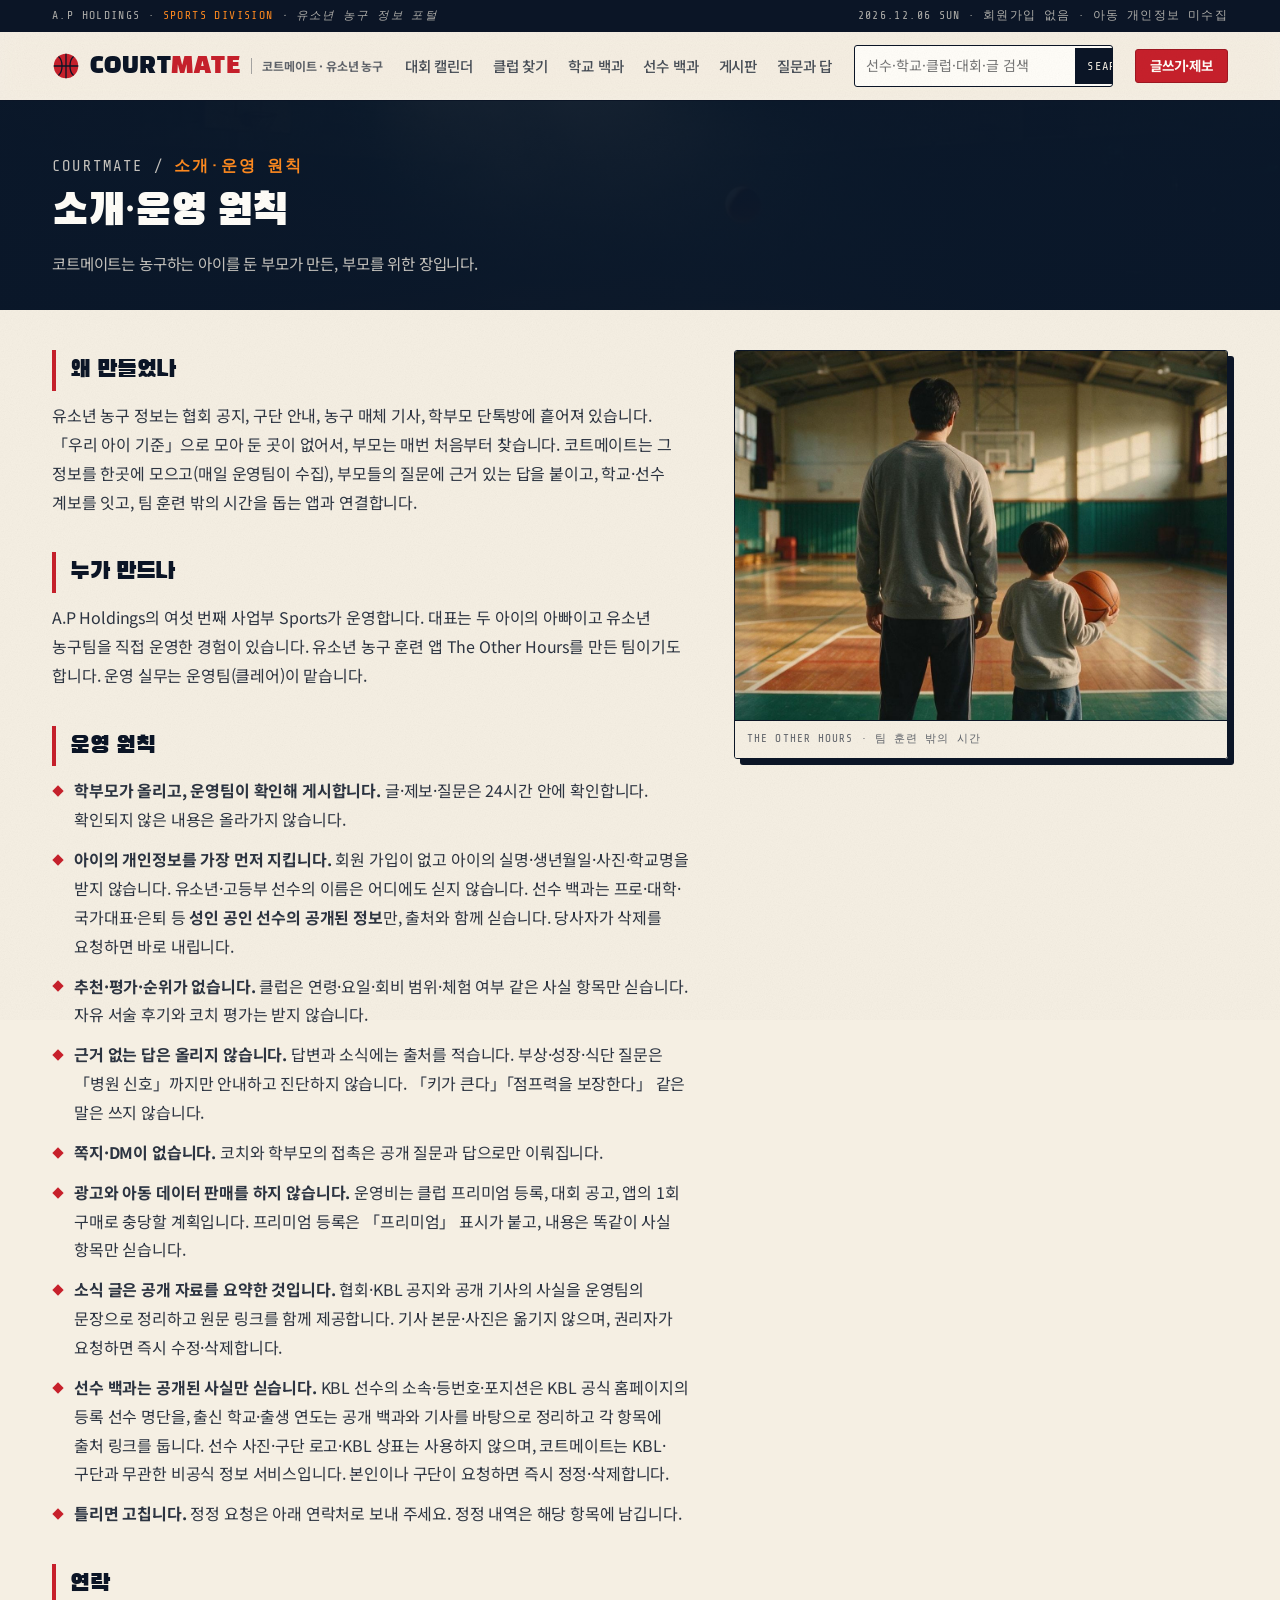
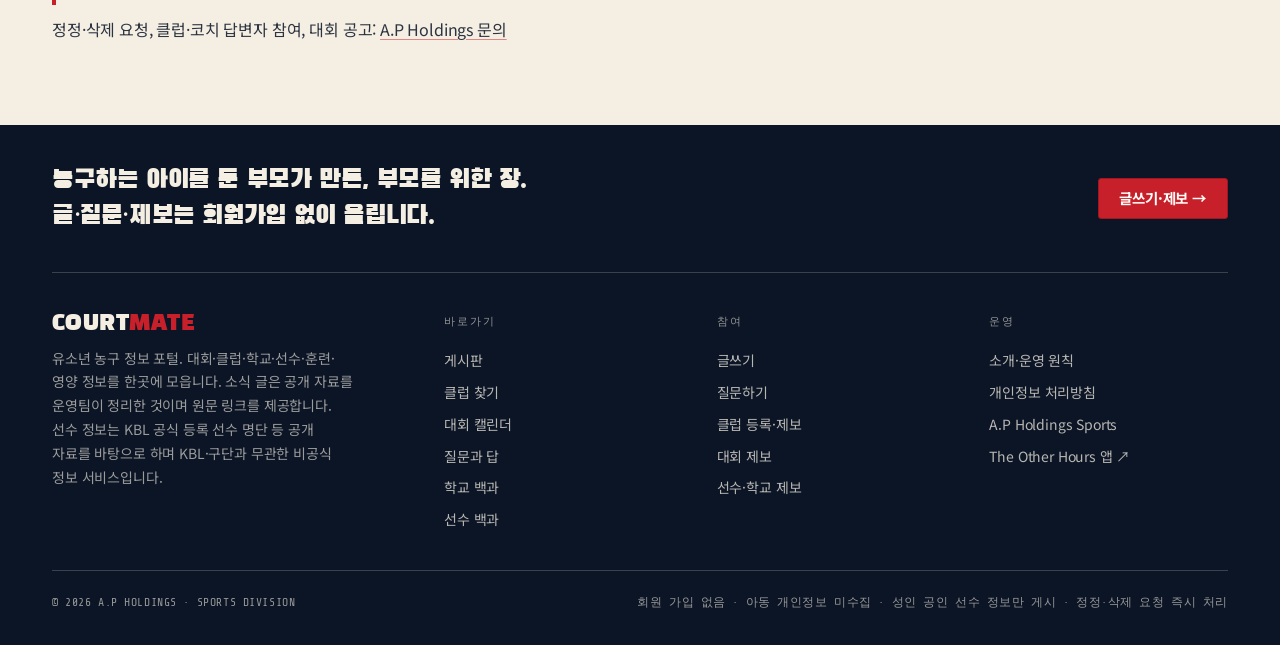
==== about/index.html @ 24d07605 "CourtMate v4: Analog Court skin on portal structure, KBL roster in 선수 백과, source notices Co-Authored" ====
<!DOCTYPE html>
<html lang="ko">
<head>
<meta charset="utf-8">
<meta name="viewport" content="width=device-width,initial-scale=1">
<title>소개·운영 원칙 — 코트메이트</title>
<meta name="description" content="코트메이트는 A.P Holdings Sports 사업부가 운영하는 유소년 농구 포털입니다. 학부모가 올리고 운영팀이 확인해 게시합니다.">
<link rel="canonical" href="https://sports.apholdings.kr/about/">
<meta property="og:title" content="소개·운영 원칙 — 코트메이트"><meta property="og:description" content="코트메이트는 A.P Holdings Sports 사업부가 운영하는 유소년 농구 포털입니다. 학부모가 올리고 운영팀이 확인해 게시합니다."><meta property="og:type" content="website"><meta property="og:url" content="https://sports.apholdings.kr/about/"><meta property="og:site_name" content="CourtMate 코트메이트"><meta property="og:image" content="https://sports.apholdings.kr/assets/img/hero.jpg">
<meta name="theme-color" content="#0B1526">
<link rel="icon" href="/assets/favicon.svg" type="image/svg+xml">
<link rel="preconnect" href="https://fonts.googleapis.com"><link rel="preconnect" href="https://fonts.gstatic.com" crossorigin>
<link href="https://fonts.googleapis.com/css2?family=Black+Han+Sans&family=Noto+Sans+KR:wght@400;500;700&family=Share+Tech+Mono&display=swap" rel="stylesheet">
<link rel="stylesheet" href="/assets/cm.css?v=4">
<script type="application/ld+json">{"@context":"https://schema.org","@type":"WebSite","name":"CourtMate 코트메이트","url":"https://sports.apholdings.kr/","inLanguage":"ko","potentialAction":{"@type":"SearchAction","target":"https://sports.apholdings.kr/search/?q={q}","query-input":"required name=q"},"publisher":{"@type":"Organization","name":"A.P Holdings","url":"https://www.apholdings.kr/"}}</script>
</head>
<body>
<a class="skip" href="#main">본문으로 이동</a>
<div class="topline"><div class="wrap"><span>A.P HOLDINGS · <b>SPORTS DIVISION</b><i> · 유소년 농구 정보 포털</i></span><span id="topdate">회원가입 없음 · 아동 개인정보 미수집</span></div></div>
<header class="hdr">
<div class="wrap hdr__in"><a class="brand" href="/" aria-label="코트메이트 홈"><svg viewBox="0 0 32 32" aria-hidden="true"><circle cx="16" cy="16" r="14" fill="#C7202B"/><path d="M2 16h28M16 2v28M7.4 5.2c5.4 4.6 5.4 17 0 21.6M24.6 5.2c-5.4 4.6-5.4 17 0 21.6" stroke="#0B1526" stroke-width="1.5" fill="none"/></svg><span class="brand__txt">COURT<i>MATE</i></span><span class="brand__kr">코트메이트 · 유소년 농구</span></a><nav class="nav" aria-label="주 메뉴"><a href="/events/">대회 캘린더</a><a href="/clubs/">클럽 찾기</a><a href="/schools/">학교 백과</a><a href="/players/">선수 백과</a><a href="/board/">게시판</a><a href="/qna/">질문과 답</a></nav>
<form class="sf srch" role="search"><input type="search" placeholder="선수·학교·클럽·대회·글 검색" aria-label="검색"><button type="submit" aria-label="검색">SEARCH</button></form>
<a class="btn btn--flag btn--sm hdr__cta" href="/submit/">글쓰기·제보</a></div>
<div class="mnav"><nav class="mnav__rail" aria-label="주 메뉴(모바일)"><a href="/events/">대회 캘린더</a><a href="/clubs/">클럽 찾기</a><a href="/schools/">학교 백과</a><a href="/players/">선수 백과</a><a href="/board/">게시판</a><a href="/qna/">질문과 답</a><a href="/about/" aria-current="page">소개</a><a class="cta" href="/submit/">글쓰기·제보</a></nav></div>
</header>
<main id="main">

<section class="pagetop"><div class="pagetop__bg"><img src="/assets/img/dark-gym.jpg" alt=""></div><div class="wrap pagetop__in"><p class="crumb"><a href="/">COURTMATE</a> / <b>소개·운영 원칙</b></p><h1>소개·운영 원칙</h1><p>코트메이트는 농구하는 아이를 둔 부모가 만든, 부모를 위한 장입니다.</p></div></section>
<section class="section"><div class="wrap about-grid"><div class="prose">
<h2>왜 만들었나</h2>
<p>유소년 농구 정보는 협회 공지, 구단 안내, 농구 매체 기사, 학부모 단톡방에 흩어져 있습니다. 「우리 아이 기준」으로 모아 둔 곳이 없어서, 부모는 매번 처음부터 찾습니다. 코트메이트는 그 정보를 한곳에 모으고(매일 운영팀이 수집), 부모들의 질문에 근거 있는 답을 붙이고, 학교·선수 계보를 잇고, 팀 훈련 밖의 시간을 돕는 앱과 연결합니다.</p>
<h2>누가 만드나</h2>
<p>A.P Holdings의 여섯 번째 사업부 Sports가 운영합니다. 대표는 두 아이의 아빠이고 유소년 농구팀을 직접 운영한 경험이 있습니다. 유소년 농구 훈련 앱 The Other Hours를 만든 팀이기도 합니다. 운영 실무는 운영팀(클레어)이 맡습니다.</p>
<h2>운영 원칙</h2>
<ul>
<li><b>학부모가 올리고, 운영팀이 확인해 게시합니다.</b> 글·제보·질문은 24시간 안에 확인합니다. 확인되지 않은 내용은 올라가지 않습니다.</li>
<li><b>아이의 개인정보를 가장 먼저 지킵니다.</b> 회원 가입이 없고 아이의 실명·생년월일·사진·학교명을 받지 않습니다. 유소년·고등부 선수의 이름은 어디에도 싣지 않습니다. 선수 백과는 프로·대학·국가대표·은퇴 등 <b>성인 공인 선수의 공개된 정보</b>만, 출처와 함께 싣습니다. 당사자가 삭제를 요청하면 바로 내립니다.</li>
<li><b>추천·평가·순위가 없습니다.</b> 클럽은 연령·요일·회비 범위·체험 여부 같은 사실 항목만 싣습니다. 자유 서술 후기와 코치 평가는 받지 않습니다.</li>
<li><b>근거 없는 답은 올리지 않습니다.</b> 답변과 소식에는 출처를 적습니다. 부상·성장·식단 질문은 「병원 신호」까지만 안내하고 진단하지 않습니다. 「키가 큰다」「점프력을 보장한다」 같은 말은 쓰지 않습니다.</li>
<li><b>쪽지·DM이 없습니다.</b> 코치와 학부모의 접촉은 공개 질문과 답으로만 이뤄집니다.</li>
<li><b>광고와 아동 데이터 판매를 하지 않습니다.</b> 운영비는 클럽 프리미엄 등록, 대회 공고, 앱의 1회 구매로 충당할 계획입니다. 프리미엄 등록은 「프리미엄」 표시가 붙고, 내용은 똑같이 사실 항목만 싣습니다.</li>
<li><b>소식 글은 공개 자료를 요약한 것입니다.</b> 협회·KBL 공지와 공개 기사의 사실을 운영팀의 문장으로 정리하고 원문 링크를 함께 제공합니다. 기사 본문·사진은 옮기지 않으며, 권리자가 요청하면 즉시 수정·삭제합니다.</li>
<li><b>선수 백과는 공개된 사실만 싣습니다.</b> KBL 선수의 소속·등번호·포지션은 KBL 공식 홈페이지의 등록 선수 명단을, 출신 학교·출생 연도는 공개 백과와 기사를 바탕으로 정리하고 각 항목에 출처 링크를 둡니다. 선수 사진·구단 로고·KBL 상표는 사용하지 않으며, 코트메이트는 KBL·구단과 무관한 비공식 정보 서비스입니다. 본인이나 구단이 요청하면 즉시 정정·삭제합니다.</li>
<li><b>틀리면 고칩니다.</b> 정정 요청은 아래 연락처로 보내 주세요. 정정 내역은 해당 항목에 남깁니다.</li>
</ul>
<h2>연락</h2>
<p>정정·삭제 요청, 클럽·코치 답변자 참여, 대회 공고: <a href="https://www.apholdings.kr/ko/about/">A.P Holdings 문의</a></p>
</div><figure><img src="/assets/img/parent-kid.jpg" alt="체육관에서 농구공을 든 아이와 함께 선 부모의 뒷모습"><figcaption>THE OTHER HOURS · 팀 훈련 밖의 시간</figcaption></figure></div></section>

</main>
<footer><div class="wrap">
<div class="ft-cta"><h3>농구하는 아이를 둔 부모가 만든, 부모를 위한 장.<br>글·질문·제보는 회원가입 없이 올립니다.</h3><a class="btn btn--flag" href="/submit/">글쓰기·제보 →</a></div>
<div class="ft-grid">
<div><b class="brand__txt">COURT<i>MATE</i></b><p>유소년 농구 정보 포털. 대회·클럽·학교·선수·훈련·영양 정보를 한곳에 모읍니다. 소식 글은 공개 자료를 운영팀이 정리한 것이며 원문 링크를 제공합니다. 선수 정보는 KBL 공식 등록 선수 명단 등 공개 자료를 바탕으로 하며 KBL·구단과 무관한 비공식 정보 서비스입니다.</p></div>
<div><b>바로가기</b><a href="/board/">게시판</a><a href="/clubs/">클럽 찾기</a><a href="/events/">대회 캘린더</a><a href="/qna/">질문과 답</a><a href="/schools/">학교 백과</a><a href="/players/">선수 백과</a></div>
<div><b>참여</b><a href="/submit/?type=post">글쓰기</a><a href="/submit/?type=question">질문하기</a><a href="/submit/?type=club">클럽 등록·제보</a><a href="/submit/?type=event">대회 제보</a><a href="/submit/?type=player">선수·학교 제보</a></div>
<div><b>운영</b><a href="/about/">소개·운영 원칙</a><a href="/privacy/">개인정보 처리방침</a><a href="https://www.apholdings.kr/ko/sports/">A.P Holdings Sports</a><a href="https://apps.apple.com/kr/app/id6803709958" target="_blank" rel="noopener noreferrer">The Other Hours 앱 ↗</a></div>
</div>
<div class="ft-bottom"><span>© 2026 A.P HOLDINGS · SPORTS DIVISION</span><span>회원 가입 없음 · 아동 개인정보 미수집 · 성인 공인 선수 정보만 게시 · 정정·삭제 요청 즉시 처리</span></div>
</div></footer>
<script src="/assets/cm.js?v=4"></script>

</body>
</html>
---- assets/cm.css ----
/* =========================================================================
   COURTMATE v4 — "Analog Court" skin on the v3 portal structure
   cream paper · deep navy · one red · amber LED · print offset cards
   ========================================================================= */
:root{
  --ink:#0B1526;--ink-2:#16243C;--navy:#0F2038;--navy-2:#0A1729;
  --paper:#F5EFE3;--paper-2:#EDE4D2;--white:#FFFDF8;
  --wood:#B9762F;--wood-deep:#8A531D;
  --flag:#C7202B;--flag-dark:#9E1721;--amber:#FF8A1F;--gold:#E4B04A;--teal:#1F7A72;
  --line:rgba(11,21,38,.14);--line-strong:rgba(11,21,38,.34);
  --line-light:rgba(245,239,227,.20);--line-light-2:rgba(245,239,227,.38);
  --muted:rgba(11,21,38,.64);--muted-2:rgba(11,21,38,.5);
  --f-display:"Black Han Sans","Noto Sans KR",sans-serif;
  --f-body:"Noto Sans KR",-apple-system,BlinkMacSystemFont,"Malgun Gothic",sans-serif;
  --f-mono:"Share Tech Mono",ui-monospace,SFMono-Regular,Menlo,monospace;
  --gutter:32px;--wrap:1240px;--r:3px;
  --pop:6px 6px 0 var(--ink);--pop-sm:4px 4px 0 var(--ink);--pop-xs:3px 3px 0 var(--ink);
  --ease:cubic-bezier(.22,.61,.36,1);
  --green:var(--teal);--green-soft:rgba(31,122,114,.1);--accent:var(--flag);--accent-ink:var(--flag-dark);--soft:var(--paper-2);
}
*,*::before,*::after{box-sizing:border-box}
html{-webkit-text-size-adjust:100%}
body{margin:0;background:var(--paper);color:var(--ink);font-family:var(--f-body);font-size:16px;line-height:1.7;letter-spacing:-.01em;-webkit-font-smoothing:antialiased;overflow-x:hidden;word-break:keep-all}
img{max-width:100%;display:block}
a{color:inherit;text-decoration:none}
button{font:inherit;color:inherit;background:none;border:0;cursor:pointer}
h1,h2,h3,h4,p,figure,ul,ol,dl{margin:0}
ul,ol{padding:0;list-style:none}
::selection{background:var(--flag);color:var(--white)}
.skip{position:absolute;left:-999px;top:0}.skip:focus{left:12px;top:12px;background:var(--white);padding:8px 12px;z-index:99}
.hp{position:absolute;left:-9999px;width:1px;height:1px;overflow:hidden}
/* film grain — one overlay, light; off on small screens */
@media(min-width:721px){
body::after{content:"";position:fixed;inset:-120px;z-index:9999;pointer-events:none;opacity:.16;mix-blend-mode:multiply;
  background-image:url("data:image/svg+xml,%3Csvg xmlns='http://www.w3.org/2000/svg' width='180' height='180'%3E%3Cfilter id='n'%3E%3CfeTurbulence type='fractalNoise' baseFrequency='.85' numOctaves='3' stitchTiles='stitch'/%3E%3CfeColorMatrix type='saturate' values='0'/%3E%3C/filter%3E%3Crect width='100%25' height='100%25' filter='url(%23n)' opacity='.5'/%3E%3C/svg%3E")}}
@media(prefers-reduced-motion:reduce){*{animation:none!important;transition:none!important}}

/* ---------- layout / type ---------- */
.wrap{width:100%;max-width:var(--wrap);margin:0 auto;padding:0 var(--gutter)}
.section{padding:40px 0}.section.soft{background:var(--paper-2)}
.sect--navy{background:var(--navy);color:var(--paper)}
.display{font-family:var(--f-display);font-weight:400;font-size:clamp(34px,4.6vw,64px);line-height:1.06;letter-spacing:-.03em}
.h2{font-family:var(--f-display);font-weight:400;font-size:clamp(24px,2.8vw,36px);line-height:1.16;letter-spacing:-.025em}
.eyebrow{font-family:var(--f-mono);font-size:12px;letter-spacing:.2em;text-transform:uppercase;color:var(--flag)}
.sect--navy .eyebrow{color:var(--amber)}
.mono{font-family:var(--f-mono)}
.led{font-family:var(--f-mono);color:var(--amber);text-shadow:0 0 10px rgba(255,138,31,.55),0 0 30px rgba(255,138,31,.25);letter-spacing:.04em}
.muted{color:var(--muted)}
.note{font-size:13.5px;color:var(--muted);margin-top:14px;line-height:1.6}
.note a,.prose a,.empty a,.plist li.muted a,.src a{text-decoration:underline;text-underline-offset:3px;text-decoration-color:rgba(199,32,43,.5)}
.empty{padding:26px;text-align:center;color:var(--muted);border:1.5px dashed var(--line-strong);border-radius:var(--r);background:rgba(255,253,248,.5)}
.sect--navy .empty{border-color:var(--line-light-2);color:rgba(245,239,227,.7);background:rgba(245,239,227,.04)}
.btns{display:flex;flex-wrap:wrap;gap:10px}
.btn{display:inline-flex;align-items:center;gap:8px;padding:12px 20px;border-radius:var(--r);font-weight:700;font-size:14.5px;line-height:1;border:1.5px solid var(--ink);background:var(--ink);color:var(--paper);transition:transform .18s var(--ease),box-shadow .18s var(--ease);cursor:pointer;font-family:inherit}
.btn:hover{transform:translate(-2px,-2px);box-shadow:var(--pop-sm)}
.btn.primary{background:var(--ink);color:var(--paper)}
.btn.accent,.btn--flag{background:var(--flag);border-color:var(--flag-dark);color:var(--white)}
.btn--ghost{background:transparent;color:var(--paper);border-color:var(--line-light-2)}
.btn--out{background:transparent;color:var(--ink);border-color:var(--line-strong)}
.btn--sm{padding:9px 14px;font-size:13.5px}
.btn:disabled{opacity:.6;transform:none;box-shadow:none}

/* ---------- topline + header ---------- */
.topline{background:var(--ink);color:rgba(245,239,227,.7);font-family:var(--f-mono);font-size:11.5px;letter-spacing:.12em;text-transform:uppercase}
.topline .wrap{display:flex;align-items:center;justify-content:space-between;gap:18px;height:32px;white-space:nowrap;overflow:hidden}
.topline b{color:var(--amber);font-weight:400}
.hdr{position:sticky;top:0;z-index:60;background:rgba(245,239,227,.94);backdrop-filter:saturate(140%) blur(9px);border-bottom:1.5px solid var(--ink)}
.hdr__in{display:flex;align-items:center;gap:22px;height:68px}
.brand{display:flex;align-items:center;gap:10px;flex:none}
.brand svg{width:28px;height:28px;flex:none}
.brand__txt{font-family:var(--f-display);font-size:23px;line-height:1;letter-spacing:.02em;color:var(--ink)}
.brand__txt i{font-style:normal;color:var(--flag)}
.brand__kr{font-size:12px;font-weight:700;color:var(--muted);border-left:1px solid var(--line-strong);padding-left:10px;line-height:1.3}
.nav{display:flex;align-items:center;gap:20px}
.nav a{font-size:14.5px;font-weight:500;color:rgba(11,21,38,.74);position:relative;padding:4px 0;white-space:nowrap}
.nav a::after{content:"";position:absolute;left:0;right:100%;bottom:-2px;height:2px;background:var(--flag);transition:right .28s var(--ease)}
.nav a:hover{color:var(--ink)}.nav a:hover::after,.nav a[aria-current]::after{right:0}
.nav a[aria-current]{color:var(--ink);font-weight:700}
.srch{display:flex;align-items:center;margin-left:auto;border:1.5px solid var(--ink);border-radius:var(--r);background:var(--white);overflow:hidden}
.srch input{width:220px;border:0;padding:8px 11px;font:inherit;font-size:14px;background:transparent;outline:none}
.srch input:focus{background:#fff}
.srch button{background:var(--ink);color:var(--paper);padding:0 12px;height:36px;font-family:var(--f-mono);font-size:12px;letter-spacing:.1em}
.hdr__cta{flex:none}
.m-srch{display:none}
.mnav{display:none;border-top:1px solid var(--line);background:rgba(245,239,227,.97)}
.mnav__rail{display:flex;gap:7px;overflow-x:auto;padding:9px var(--gutter);scrollbar-width:none;-webkit-mask-image:linear-gradient(90deg,#000 88%,transparent);mask-image:linear-gradient(90deg,#000 88%,transparent)}
.mnav__rail::-webkit-scrollbar{display:none}
.mnav a{flex:none;border:1.5px solid var(--line-strong);border-radius:100px;padding:6px 13px;font-size:13px;font-weight:500;white-space:nowrap;background:var(--white)}
.mnav a[aria-current]{background:var(--ink);color:var(--paper);border-color:var(--ink)}
.mnav a.cta{background:var(--flag);color:var(--white);border-color:var(--flag-dark)}
@media(max-width:1180px){.brand__kr{display:none}.nav{gap:15px}.nav a{font-size:14px}.srch input{width:150px}}
@media(max-width:980px){.nav{display:none}.mnav{display:block}.srch input{width:200px}}
@media(max-width:640px){:root{--gutter:18px}.topline .wrap span:last-child,.topline i{display:none}.hdr__in{height:58px;gap:10px}.srch{margin-left:auto}.srch input{width:120px;font-size:13px}.srch button{padding:0 9px;height:32px}.hdr__cta{display:none}.brand__txt{font-size:20px}}

/* ---------- hero (home) ---------- */
.hero{position:relative;background:var(--ink);color:var(--paper);overflow:hidden;isolation:isolate}
.hero__bg{position:absolute;inset:0;z-index:-2}
.hero__bg img{width:100%;height:100%;object-fit:cover;object-position:52% 45%}
.hero::before{content:"";position:absolute;inset:0;z-index:-1;background:linear-gradient(180deg,rgba(11,21,38,.68) 0%,rgba(11,21,38,.3) 40%,rgba(11,21,38,.62) 72%,rgba(11,21,38,.95) 100%),radial-gradient(110% 70% at 10% 95%,rgba(11,21,38,.85),transparent 60%)}
.hero__in{position:relative;padding-top:64px}
.hero__body{padding-bottom:40px;max-width:760px}
.hero .eyebrow{color:var(--amber)}
.hero h1{margin:14px 0 0;color:var(--white)}
.hero h1 em{font-style:normal;color:var(--amber)}
.hero__sub{margin-top:18px;font-size:clamp(15px,1.1vw,17.5px);line-height:1.7;color:rgba(245,239,227,.86);max-width:58ch}
.hero__cta{display:flex;flex-wrap:wrap;gap:12px;margin-top:26px}
.hero__facts{display:grid;grid-template-columns:repeat(4,minmax(0,1fr));border-top:1px solid var(--line-light);background:rgba(11,21,38,.46);backdrop-filter:blur(6px);margin:0 calc(var(--gutter)*-1)}
.hero__facts div{padding:16px 20px;border-right:1px solid var(--line-light)}
.hero__facts div:last-child{border-right:0}
.hero__facts b{display:block;font-family:var(--f-display);font-size:15.5px;color:var(--paper);letter-spacing:-.01em;margin-bottom:3px}
.hero__facts span{font-size:12.5px;color:rgba(245,239,227,.62);line-height:1.5;display:block}
.sbd{position:absolute;right:var(--gutter);top:56px;width:262px;z-index:3;background:linear-gradient(180deg,#0d1b2e,#081324);border:1.5px solid rgba(245,239,227,.28);border-radius:var(--r);box-shadow:0 22px 50px rgba(0,0,0,.5),inset 0 0 40px rgba(255,138,31,.06);padding:14px 16px 16px;display:none}
@media(min-width:1180px){.sbd{display:block}}
.sbd__top{display:flex;justify-content:space-between;font-family:var(--f-mono);font-size:10.5px;letter-spacing:.16em;color:rgba(245,239,227,.55);text-transform:uppercase;border-bottom:1px solid rgba(245,239,227,.16);padding-bottom:9px;margin-bottom:10px}
.sbd__row{display:flex;align-items:baseline;justify-content:space-between;margin-bottom:8px;color:inherit}
.sbd__row:last-of-type{margin-bottom:0}
.sbd__row .t{font-family:var(--f-display);font-size:14.5px;color:rgba(245,239,227,.9)}
.sbd__row .v{font-family:var(--f-mono);font-size:26px;line-height:1;color:var(--amber);text-shadow:0 0 14px rgba(255,138,31,.5)}
.sbd__note{font-family:var(--f-mono);font-size:10px;letter-spacing:.12em;color:rgba(245,239,227,.55);margin-top:10px;text-transform:uppercase}
@media(max-width:720px){.hero__in{padding-top:40px}.hero__body{padding-bottom:28px}.display{font-size:clamp(30px,8.6vw,42px)}.hero__facts{grid-template-columns:1fr 1fr}.hero__facts div:nth-child(2){border-right:0}.hero__facts div:nth-child(-n+2){border-bottom:1px solid var(--line-light)}}

/* ---------- ticker ---------- */
.ticker{background:var(--flag);color:var(--white);overflow:hidden;border-top:1.5px solid var(--flag-dark);border-bottom:1.5px solid var(--ink)}
.ticker__in{display:flex;align-items:center;height:44px}
.ticker .lbl{flex:none;position:relative;z-index:2;font-family:var(--f-mono);font-size:11px;letter-spacing:.16em;background:var(--ink);color:var(--amber);height:100%;display:flex;align-items:center;padding:0 16px;text-transform:uppercase;box-shadow:12px 0 16px rgba(199,32,43,.9)}
.ticker__rail{display:flex;align-items:center;gap:34px;white-space:nowrap;animation:rail 60s linear infinite;padding-left:30px}
.ticker:hover .ticker__rail{animation-play-state:paused}
.ticker__rail a,.ticker__rail span{font-size:14px;font-weight:700;display:inline-flex;align-items:center;gap:10px}
.ticker__rail a::before,.ticker__rail span::before{content:"";width:6px;height:6px;background:var(--white);transform:rotate(45deg);flex:none;opacity:.8}
.ticker__rail a:hover{text-decoration:underline;text-underline-offset:3px}
@keyframes rail{from{transform:translateX(0)}to{transform:translateX(-50%)}}

/* ---------- home portal ---------- */
.hero-sec{padding:28px 0 8px}
.headline{display:grid;grid-template-columns:1.55fr 1fr;border:1.5px solid var(--ink);border-radius:var(--r);overflow:hidden;background:var(--white);box-shadow:var(--pop)}
.lead-story{display:block;padding:26px 28px;background:linear-gradient(135deg,var(--white) 0,var(--paper-2) 100%);border-right:1.5px solid var(--ink)}
.lead-story .kicker{font-family:var(--f-mono);font-size:11.5px;letter-spacing:.2em;color:var(--flag);display:block;margin-bottom:10px;text-transform:uppercase}
.lead-story h2{margin:0 0 10px;font-family:var(--f-display);font-weight:400;font-size:clamp(22px,2.3vw,30px);line-height:1.25;letter-spacing:-.02em}
.lead-story p{margin:0 0 12px;color:rgba(11,21,38,.78);font-size:15px;line-height:1.65}
.lead-story .meta{font-family:var(--f-mono);font-size:12px;color:var(--muted);letter-spacing:.03em}
.sub-stories{display:flex;flex-direction:column}
.sub-stories .ss{padding:13px 18px;border-bottom:1px solid var(--line);display:block}
.sub-stories .ss:last-child{border-bottom:0}.sub-stories .ss:hover{background:var(--paper-2)}
.sub-stories .ss b{display:block;font-size:15px;line-height:1.4;margin:4px 0 2px;font-weight:700}
.sub-stories .ss small{color:var(--muted);font-size:12px;font-family:var(--f-mono)}
@media(max-width:860px){.headline{grid-template-columns:1fr}.lead-story{border-right:0;border-bottom:1.5px solid var(--ink)}}
.badge{display:inline-block;font-family:var(--f-mono);font-size:11px;letter-spacing:.08em;padding:2px 8px;border:1px solid var(--line-strong);border-radius:100px;color:rgba(11,21,38,.72);background:rgba(255,253,248,.7);margin-right:6px;vertical-align:2px;text-transform:uppercase}
.badge.or{border-color:rgba(199,32,43,.5);color:var(--flag);background:rgba(199,32,43,.06)}
.badge.gray{color:var(--muted-2)}
.sect--navy .badge{border-color:var(--line-light);color:rgba(245,239,227,.7);background:rgba(245,239,227,.05)}
.sect--navy .badge.or{border-color:rgba(255,138,143,.5);color:#FF8A8F}
/* banner */
.bnr{position:relative;margin:18px 0 0;overflow:hidden;border:1.5px solid var(--ink);border-radius:var(--r);background:var(--navy)}
.bnr .slides{display:flex;transition:transform .5s var(--ease)}
.bnr .slide{flex:0 0 100%;padding:16px 22px;display:flex;align-items:center;gap:16px;color:var(--paper);min-height:0}
.bnr .slide.green{background:linear-gradient(120deg,#0f2038,#1F3A5A)}
.bnr .slide.orange{background:linear-gradient(120deg,#8A531D,#B9762F)}
.bnr .slide.navy{background:linear-gradient(120deg,#0A1729,#16243C)}
.bnr .slide .em{font-size:28px;line-height:1;flex:0 0 auto}
.bnr .slide b{display:block;font-family:var(--f-display);font-weight:400;font-size:17px;letter-spacing:-.01em;margin-bottom:2px;line-height:1.3}
.bnr .slide span{opacity:.86;font-size:13.5px}
.bnr .dots{position:absolute;right:14px;bottom:10px;display:flex;gap:6px}
.bnr .dots button{width:8px;height:8px;border-radius:50%;border:0;background:rgba(245,239,227,.4);padding:0}
.bnr .dots button[aria-current]{background:var(--amber);width:20px;border-radius:4px}
/* portal grid */
.pgrid{display:grid;gap:22px 28px;grid-template-columns:repeat(4,minmax(0,1fr))}
.pgrid.three{grid-template-columns:repeat(3,minmax(0,1fr))}.pgrid.two{grid-template-columns:1fr 1fr}
@media(max-width:1000px){.pgrid,.pgrid.three{grid-template-columns:1fr 1fr}}
@media(max-width:600px){.pgrid,.pgrid.three,.pgrid.two{grid-template-columns:1fr}}
.pcol h3{display:flex;align-items:baseline;justify-content:space-between;margin:0 0 4px;padding-bottom:8px;border-bottom:2px solid var(--ink);font-family:var(--f-display);font-weight:400;font-size:18px;letter-spacing:-.01em}
.pcol h3 .more{font-family:var(--f-mono);font-size:11.5px;letter-spacing:.1em;color:var(--flag);text-transform:uppercase}
.pcol h3 .more:hover{text-decoration:underline;text-underline-offset:3px}
.sect--navy .pcol h3{border-color:var(--amber)}.sect--navy .pcol h3 .more{color:var(--amber)}
.plist li{border-bottom:1px solid var(--line)}.plist li:last-child{border-bottom:0}
.sect--navy .plist li{border-color:var(--line-light)}
.plist li a{display:flex;justify-content:space-between;gap:12px;align-items:baseline;padding:9px 0;font-size:14.5px;line-height:1.45}
.plist li a:hover .t{color:var(--flag)}.sect--navy .plist li a:hover .t{color:var(--amber)}
.plist .t{flex:1;min-width:0;display:-webkit-box;-webkit-line-clamp:2;-webkit-box-orient:vertical;overflow:hidden}
.plist .t small{color:var(--muted);font-size:12.5px}.sect--navy .plist .t small{color:rgba(245,239,227,.55)}
.plist .m{color:var(--muted);font-size:12px;white-space:nowrap;flex:0 0 auto;font-family:var(--f-mono)}
.sect--navy .plist .m{color:rgba(245,239,227,.55)}
.plist li.muted{color:var(--muted);font-size:14px;padding:9px 0}.sect--navy .plist li.muted{color:rgba(245,239,227,.6)}
.lv{display:inline-block;font-family:var(--f-mono);font-size:11px;padding:1px 6px;border-radius:2px;background:var(--ink);color:var(--paper);margin-right:6px;vertical-align:1px;letter-spacing:.05em}
.sect--navy .lv{background:var(--amber);color:var(--ink)}
.tbl{width:100%;border-collapse:collapse;font-size:14px}
.tbl td{padding:8px 0;border-bottom:1px solid var(--line);vertical-align:top}.tbl tr:last-child td{border-bottom:0}
.tbl td.dt{white-space:nowrap;width:96px;font-size:12.5px;padding-right:8px;font-family:var(--f-mono);color:var(--flag)}
.tbl a:hover{color:var(--flag)}.tbl .muted{font-size:13px}
.sect--navy .tbl td{border-color:var(--line-light)}.sect--navy .tbl td.dt{color:var(--amber)}.sect--navy .tbl .muted{color:rgba(245,239,227,.6)}.sect--navy .tbl a:hover{color:var(--amber)}
.chips{display:flex;gap:6px;flex-wrap:wrap;margin:8px 0 6px}
.chips .chip{font-size:12.5px;padding:4px 10px}
.applist{display:flex;flex-direction:column}
.approw{display:flex;gap:12px;align-items:flex-start;padding:12px 0;border-bottom:1px solid var(--line)}
.approw:last-child{border-bottom:0}.approw .ic{font-size:22px;flex:0 0 auto}
.approw b{display:block;font-size:14.5px}.approw small{color:var(--muted);font-size:13px;line-height:1.5}
/* why band */
.band{position:relative;overflow:hidden;background:var(--navy-2);color:var(--paper)}
.band__bg{position:absolute;inset:0}
.band__bg img{width:100%;height:100%;object-fit:cover;opacity:.3;filter:saturate(.8) contrast(1.05)}
.band::after{content:"";position:absolute;inset:0;background:linear-gradient(90deg,rgba(10,23,41,.96) 0%,rgba(10,23,41,.8) 46%,rgba(10,23,41,.45) 100%)}
.band__in{position:relative;z-index:2;padding:56px 0}
.quote{font-family:var(--f-display);font-weight:400;font-size:clamp(22px,2.5vw,34px);line-height:1.32;letter-spacing:-.02em;max-width:26ch;margin-top:14px}
.quote em{font-style:normal;color:var(--amber)}
.band .lead{margin-top:16px;max-width:56ch;color:rgba(245,239,227,.76);font-size:15.5px;line-height:1.7}
.prins{display:grid;grid-template-columns:repeat(3,minmax(0,1fr));gap:24px;margin-top:36px}
@media(max-width:860px){.prins{grid-template-columns:1fr}}
.prin{display:flex;gap:16px;padding-top:18px;border-top:2px solid var(--amber)}
.prin b{display:block;font-family:var(--f-display);font-weight:400;font-size:17.5px;margin-bottom:6px}
.prin p{font-size:14px;line-height:1.7;color:rgba(245,239,227,.74)}
.prin .stamp{flex:none;width:36px;height:36px;border:1.5px solid var(--line-light-2);border-radius:50%;display:flex;align-items:center;justify-content:center;font-family:var(--f-mono);font-size:14px;color:var(--amber);background:rgba(10,23,41,.75)}

/* ---------- inner page top ---------- */
.pagetop{background:var(--navy);color:var(--paper);position:relative;overflow:hidden;padding:40px 0 34px}
.pagetop__bg{position:absolute;inset:0;opacity:.28}
.pagetop__bg img{width:100%;height:100%;object-fit:cover}
.pagetop::after{content:"";position:absolute;inset:0;background:linear-gradient(180deg,rgba(10,23,41,.82),rgba(10,23,41,.94))}
.pagetop__in{position:relative;z-index:2}
.crumb{font-family:var(--f-mono);font-size:11.5px;letter-spacing:.14em;text-transform:uppercase;color:rgba(245,239,227,.62)}
.crumb b{color:var(--amber);font-weight:400}
.pagetop h1{margin:10px 0 0;color:var(--white);font-family:var(--f-display);font-weight:400;font-size:clamp(28px,3.4vw,44px);line-height:1.12;letter-spacing:-.025em}
.pagetop p{margin-top:12px;color:rgba(245,239,227,.8);max-width:62ch;font-size:15.5px;line-height:1.7}
.pagetop p b{color:var(--amber);font-weight:700}
.pagetop form{margin-top:18px}
.sec-h{display:flex;align-items:baseline;justify-content:space-between;gap:12px;margin:0 0 16px;padding-bottom:8px;border-bottom:2px solid var(--ink)}
.sec-h h2{font-family:var(--f-display);font-weight:400;font-size:22px;letter-spacing:-.01em}
.sec-h a{font-family:var(--f-mono);font-size:12px;letter-spacing:.1em;color:var(--flag);white-space:nowrap;text-transform:uppercase}
/* filters / chips */
.filters{display:flex;flex-wrap:wrap;gap:8px;margin-bottom:20px;align-items:center}
.chip{display:inline-flex;align-items:center;gap:6px;border:1.5px solid var(--line-strong);border-radius:100px;padding:6px 13px;font-size:13.5px;font-weight:500;background:rgba(255,253,248,.6);transition:all .18s var(--ease);font-family:inherit}
.chip:hover{border-color:var(--ink);background:var(--white)}
.chip[aria-pressed=true]{background:var(--ink);color:var(--paper);border-color:var(--ink)}
.tabs{display:flex;gap:6px;flex-wrap:wrap;margin-bottom:22px}
/* list cards (clubs/events/posts/entities) */
.list{display:grid;gap:14px}
.item,.post,.ent,.form-card,.kvs,details.qa{background:var(--white);border:1.5px solid var(--ink);border-radius:var(--r);box-shadow:var(--pop-xs)}
.item{padding:18px 20px}
.item h3{margin:0 0 4px;font-family:var(--f-display);font-weight:400;font-size:19px;letter-spacing:-.01em}
.item .meta{color:var(--muted);font-size:13px;margin-bottom:6px;font-family:var(--f-mono);letter-spacing:.02em}
.item p{margin:6px 0 0;font-size:14.5px}
.item .kv{display:flex;flex-wrap:wrap;gap:6px 14px;font-size:13.5px;color:var(--muted);margin-top:8px}.item .kv b{color:var(--ink);font-weight:600}
.item a[target]{color:var(--flag);font-weight:600;font-size:14px}
.item--ev{display:flex;gap:18px;align-items:flex-start}
.item--ev .body{flex:1;min-width:0}
.stub{display:flex;flex-direction:column;align-items:center;justify-content:center;width:64px;flex:none;border:1.5px solid var(--ink);border-radius:var(--r);background:var(--paper);padding:8px 0}
.stub b{font-family:var(--f-display);font-size:26px;line-height:1;color:var(--flag)}
.stub span{font-family:var(--f-mono);font-size:10.5px;letter-spacing:.14em;color:var(--muted);text-transform:uppercase;margin-top:4px}
.stub.past b{color:var(--muted-2)}
.post{padding:16px 20px;display:block}
.post:hover,.ent:hover{transform:translate(-2px,-2px);box-shadow:var(--pop-sm)}
.post,.ent{transition:transform .18s var(--ease),box-shadow .18s var(--ease)}
.post h3{margin:6px 0 6px;font-family:var(--f-display);font-weight:400;font-size:18px;letter-spacing:-.01em;line-height:1.3}
.post .ex{color:var(--muted);font-size:14.5px;display:-webkit-box;-webkit-line-clamp:2;-webkit-box-orient:vertical;overflow:hidden}
.post .meta{font-family:var(--f-mono);font-size:12px;color:var(--muted);margin-top:8px;letter-spacing:.02em}
details.qa summary{list-style:none;cursor:pointer;padding:16px 20px;display:flex;gap:14px;align-items:flex-start}
details.qa summary::-webkit-details-marker{display:none}
details.qa summary::before{content:"Q";flex:none;width:34px;height:34px;background:var(--flag);color:var(--white);font-family:var(--f-display);font-size:17px;display:flex;align-items:center;justify-content:center;border-radius:var(--r);margin-top:2px}
details.qa summary .q{font-weight:700;font-size:16px;line-height:1.4}
details.qa summary .m{color:var(--muted);font-size:12.5px;margin-top:5px;font-family:var(--f-mono)}
details.qa summary::after{content:"+";margin-left:auto;font-family:var(--f-mono);font-size:22px;color:var(--muted);line-height:1}
details.qa[open] summary::after{content:"–"}
details.qa .a{padding:14px 20px 20px 68px;border-top:1px dashed var(--line-strong)}
details.qa .a .body{color:var(--muted);font-size:14px;margin-bottom:12px;white-space:pre-wrap}
details.qa .a .ans{white-space:pre-wrap;font-size:15.5px}
details.qa .a .src{font-size:12.5px;color:var(--muted);margin-top:10px;font-family:var(--f-mono);line-height:1.6}
@media(max-width:560px){details.qa .a{padding-left:20px}}
.cardgrid{display:grid;gap:14px;grid-template-columns:repeat(3,minmax(0,1fr))}
@media(max-width:900px){.cardgrid{grid-template-columns:1fr 1fr}}@media(max-width:560px){.cardgrid{grid-template-columns:1fr}}
.ent{padding:16px 18px;display:block}
.ent h3{margin:0 0 4px;font-family:var(--f-display);font-weight:400;font-size:18px;letter-spacing:-.01em}
.ent .meta{color:var(--muted);font-size:13px;font-family:var(--f-mono);letter-spacing:.02em}
/* article / profile */
.article{max-width:780px}
.article h1{font-family:var(--f-display);font-weight:400;font-size:clamp(26px,3vw,36px);letter-spacing:-.02em;margin:10px 0 8px;line-height:1.2}
.article .meta{color:var(--muted);font-size:13px;margin-bottom:22px;font-family:var(--f-mono)}
.article .body{white-space:pre-wrap;font-size:16.5px;line-height:1.8}
.article .src{margin-top:22px;padding:12px 16px;background:var(--paper-2);border-left:3px solid var(--flag);font-size:14px;color:var(--muted)}
.back{display:inline-block;margin-bottom:14px;color:var(--flag);font-family:var(--f-mono);font-size:12.5px;letter-spacing:.08em}
.profile{display:grid;grid-template-columns:1fr 1fr;gap:22px;align-items:start}
@media(max-width:760px){.profile{grid-template-columns:1fr}}
.profile h1{font-family:var(--f-display);font-weight:400;font-size:32px!important;letter-spacing:-.02em!important;margin:8px 0 6px!important}
.profile .meta{font-family:var(--f-mono);font-size:13px;color:var(--muted)}
.profile p{margin-top:10px;font-size:15px}
.kvs{padding:18px 20px}
.kvs h3{font-family:var(--f-display);font-weight:400;font-size:18px;margin:0 0 10px!important}
.kvs dl{display:grid;grid-template-columns:90px 1fr;gap:8px 12px;font-size:15px}.kvs dt{color:var(--muted);font-family:var(--f-mono);font-size:12.5px;letter-spacing:.05em;padding-top:2px}.kvs dd{margin:0}
.kvs .list{gap:10px}
.tl{border-left:2px solid var(--ink);margin-left:8px}
.tl li{position:relative;padding:0 0 14px 18px}
.tl li::before{content:"";position:absolute;left:-7px;top:6px;width:12px;height:12px;border-radius:50%;background:var(--flag);border:2px solid var(--white)}
.tl li b{display:block;font-family:var(--f-mono);font-size:11.5px;color:var(--muted);letter-spacing:.08em}
.tl li a{font-weight:700}.tl li a:hover{color:var(--flag)}.tl li small{color:var(--muted)}
.rslt h3{font-family:var(--f-mono);font-size:12px;color:var(--flag);margin:24px 0 10px;text-transform:uppercase;letter-spacing:.14em}
.notice{background:rgba(199,32,43,.06);border-left:3px solid var(--flag);padding:12px 14px;font-size:14px;margin:0 0 16px}
/* forms */
select,input,textarea{font:inherit;font-size:15.5px;border:1.5px solid var(--line-strong);border-radius:var(--r);padding:10px 12px;width:100%;background:var(--white);color:var(--ink)}
select:focus,input:focus,textarea:focus{outline:none;border-color:var(--ink);box-shadow:var(--pop-xs)}
textarea{min-height:140px;resize:vertical}
label{display:block;font-weight:700;font-size:13.5px;margin:14px 0 6px}label .opt{color:var(--muted);font-weight:400}
.row2{display:grid;grid-template-columns:1fr 1fr;gap:0 14px}@media(max-width:560px){.row2{grid-template-columns:1fr}}
.form-card{padding:24px 26px 26px;max-width:760px}
.form-card>p:first-child{color:var(--muted);font-size:14.5px}
.msg{margin-top:14px;padding:12px 14px;border-radius:var(--r);font-size:15px;display:none;border:1.5px solid}
.msg.ok{display:block;background:rgba(31,122,114,.1);color:var(--teal);border-color:var(--teal)}
.msg.err{display:block;background:rgba(199,32,43,.07);color:var(--flag-dark);border-color:var(--flag)}
/* prose */
.prose{max-width:760px}
.prose h2{font-family:var(--f-display);font-weight:400;font-size:24px;margin:36px 0 10px;letter-spacing:-.015em;padding-left:14px;border-left:4px solid var(--flag)}
.prose h2:first-child{margin-top:0}
.prose p,.prose li{font-size:16px;color:rgba(11,21,38,.86);line-height:1.8}
.prose p{margin-bottom:1.1em}
.prose ul{margin:0 0 1.4em}
.prose ul li{position:relative;padding-left:22px;margin-bottom:.7em}
.prose ul li::before{content:"";position:absolute;left:2px;top:.68em;width:8px;height:8px;background:var(--flag);transform:rotate(45deg)}
.about-grid{display:grid;grid-template-columns:1.3fr 1fr;gap:40px;align-items:start}
.about-grid figure{border:1.5px solid var(--ink);border-radius:var(--r);box-shadow:var(--pop);overflow:hidden;position:sticky;top:90px}
.about-grid figure img{width:100%;aspect-ratio:4/3;object-fit:cover}
.about-grid figcaption{font-family:var(--f-mono);font-size:11px;letter-spacing:.1em;color:var(--muted);padding:9px 12px;border-top:1.5px solid var(--ink);background:var(--paper)}
@media(max-width:860px){.about-grid{grid-template-columns:1fr}.about-grid figure{position:static;order:-1}}
/* ---------- footer ---------- */
footer{background:var(--ink);color:rgba(245,239,227,.66);padding:0 0 32px;margin-top:24px}
footer .wrap{display:block}
.ft-cta{display:flex;align-items:center;justify-content:space-between;gap:30px;flex-wrap:wrap;padding:38px 0;border-bottom:1px solid var(--line-light)}
.ft-cta h3{color:var(--paper);font-family:var(--f-display);font-weight:400;font-size:clamp(20px,2.2vw,26px);letter-spacing:-.015em;line-height:1.35;max-width:46ch}
.ft-grid{display:grid;grid-template-columns:1.5fr 1fr 1fr 1fr;gap:34px;padding:40px 0 34px}
@media(max-width:860px){.ft-grid{grid-template-columns:1fr 1fr;gap:26px}}@media(max-width:520px){.ft-grid{grid-template-columns:1fr}}
.ft-grid b{display:block;font-family:var(--f-mono);font-size:11px;letter-spacing:.18em;text-transform:uppercase;color:rgba(245,239,227,.58);margin-bottom:14px;font-weight:400}
.ft-grid b.brand__txt{font-family:var(--f-display);font-size:22px;letter-spacing:.02em;text-transform:none;color:var(--paper);margin-bottom:12px}
.ft-grid p{font-size:14px;line-height:1.7;max-width:38ch;color:rgba(245,239,227,.62)}
.ft-grid a{display:block;font-size:14px;color:rgba(245,239,227,.74);padding:4px 0}.ft-grid a:hover{color:var(--amber)}
.ft-bottom{display:flex;flex-wrap:wrap;gap:8px 20px;justify-content:space-between;padding-top:22px;border-top:1px solid var(--line-light);font-family:var(--f-mono);font-size:11.5px;letter-spacing:.05em;color:rgba(245,239,227,.6)}
/* jersey number (from KBL roster) */
.ent--pl{position:relative;padding-right:70px}
.jersey{position:absolute;right:14px;top:10px;font-family:var(--f-display);font-size:34px;line-height:1;color:var(--flag);opacity:.9;letter-spacing:-.02em}
.jersey::before{content:"No.";display:block;font-family:var(--f-mono);font-size:9.5px;letter-spacing:.16em;color:var(--muted);opacity:1}
.profile .jersey{position:static;display:inline-block;font-size:26px;vertical-align:4px;margin-left:8px}
.profile .jersey::before{display:inline;margin-right:3px;font-size:11px}
.filters small{font-family:var(--f-mono);font-size:11px;opacity:.7}
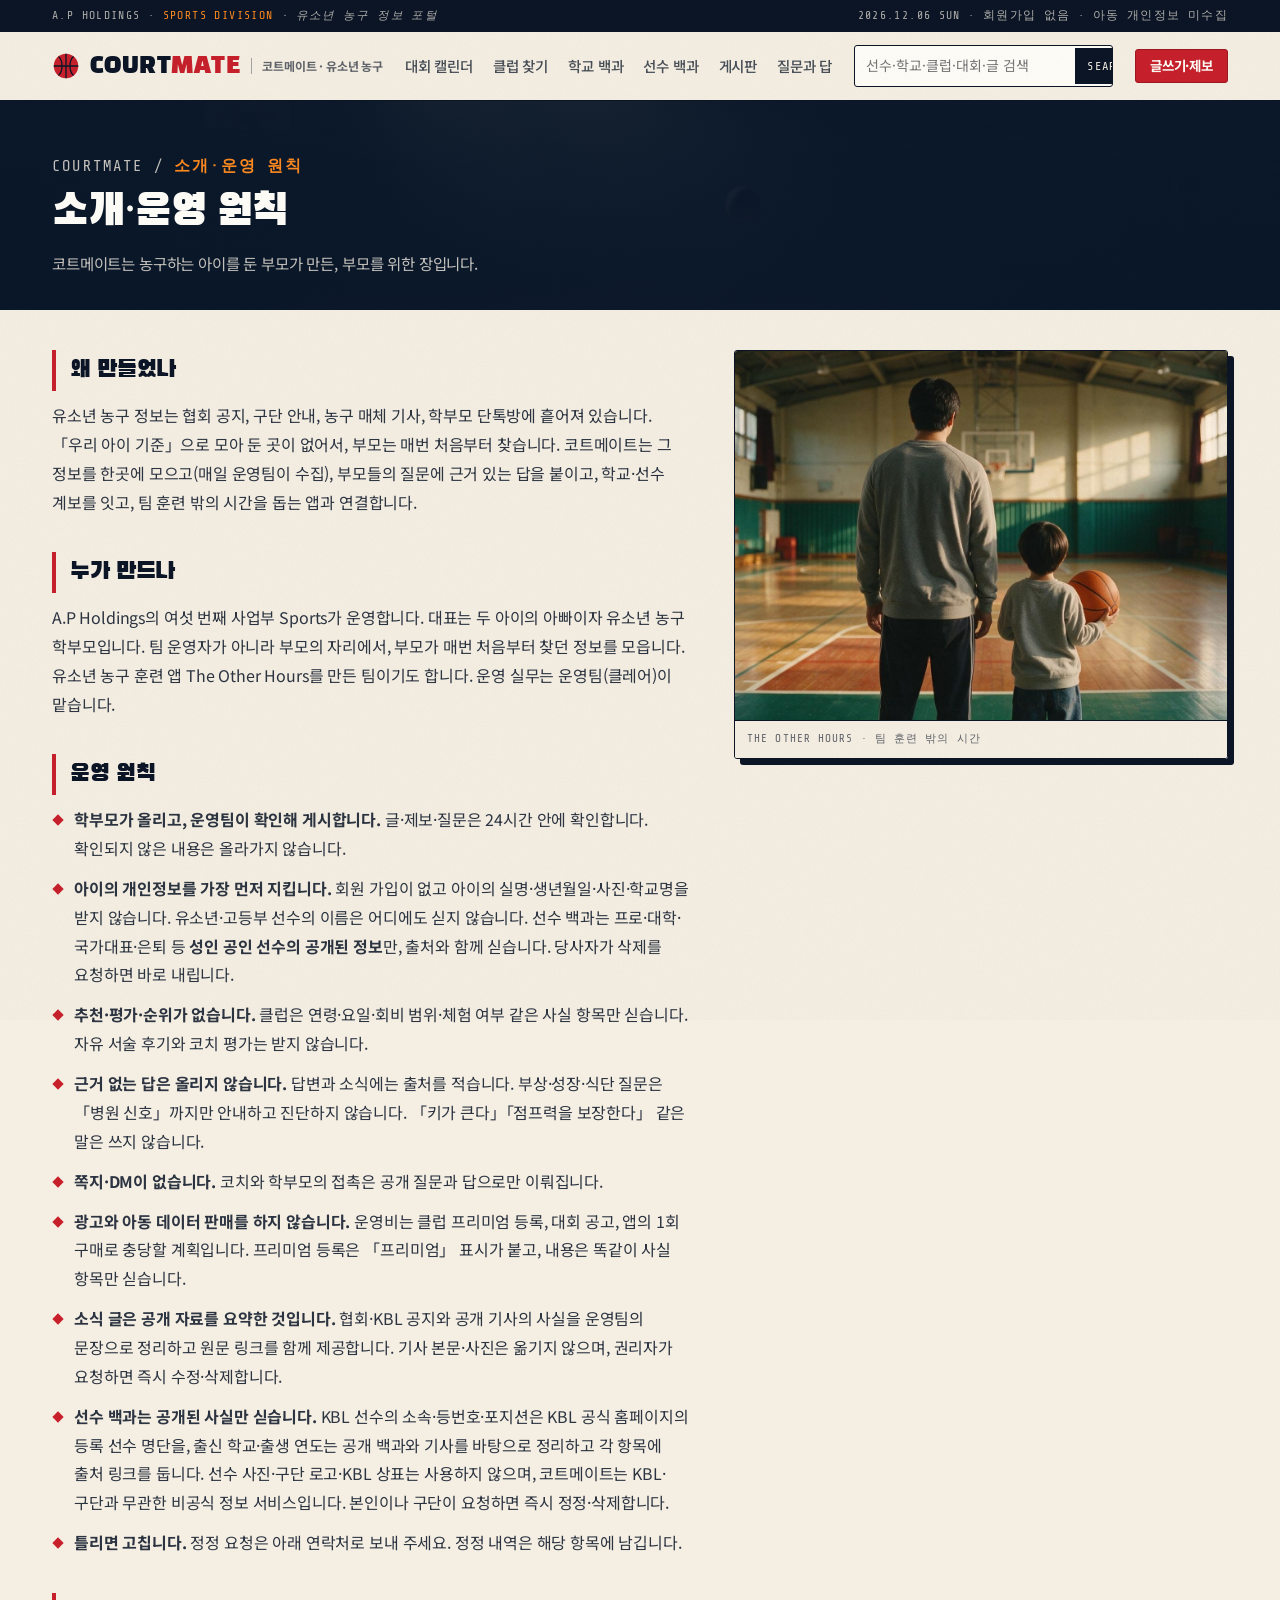
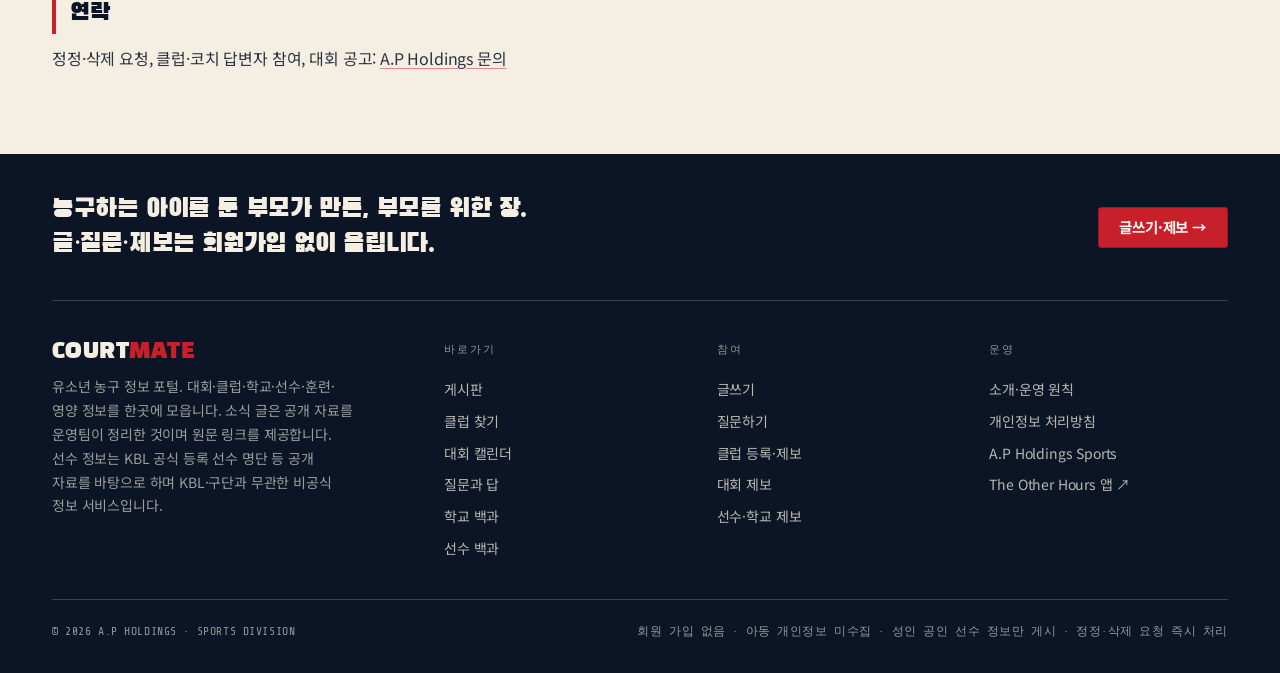
==== commit 09fadcea: "about: founder description corrected (parent, not team operator) Co-Authored-By: Claude Fable 5.1 <n" ====
--- a/about/index.html
+++ b/about/index.html
@@ -30,7 +30,7 @@
 <h2>왜 만들었나</h2>
 <p>유소년 농구 정보는 협회 공지, 구단 안내, 농구 매체 기사, 학부모 단톡방에 흩어져 있습니다. 「우리 아이 기준」으로 모아 둔 곳이 없어서, 부모는 매번 처음부터 찾습니다. 코트메이트는 그 정보를 한곳에 모으고(매일 운영팀이 수집), 부모들의 질문에 근거 있는 답을 붙이고, 학교·선수 계보를 잇고, 팀 훈련 밖의 시간을 돕는 앱과 연결합니다.</p>
 <h2>누가 만드나</h2>
-<p>A.P Holdings의 여섯 번째 사업부 Sports가 운영합니다. 대표는 두 아이의 아빠이고 유소년 농구팀을 직접 운영한 경험이 있습니다. 유소년 농구 훈련 앱 The Other Hours를 만든 팀이기도 합니다. 운영 실무는 운영팀(클레어)이 맡습니다.</p>
+<p>A.P Holdings의 여섯 번째 사업부 Sports가 운영합니다. 대표는 두 아이의 아빠이자 유소년 농구 학부모입니다. 팀 운영자가 아니라 부모의 자리에서, 부모가 매번 처음부터 찾던 정보를 모읍니다. 유소년 농구 훈련 앱 The Other Hours를 만든 팀이기도 합니다. 운영 실무는 운영팀(클레어)이 맡습니다.</p>
 <h2>운영 원칙</h2>
 <ul>
 <li><b>학부모가 올리고, 운영팀이 확인해 게시합니다.</b> 글·제보·질문은 24시간 안에 확인합니다. 확인되지 않은 내용은 올라가지 않습니다.</li>
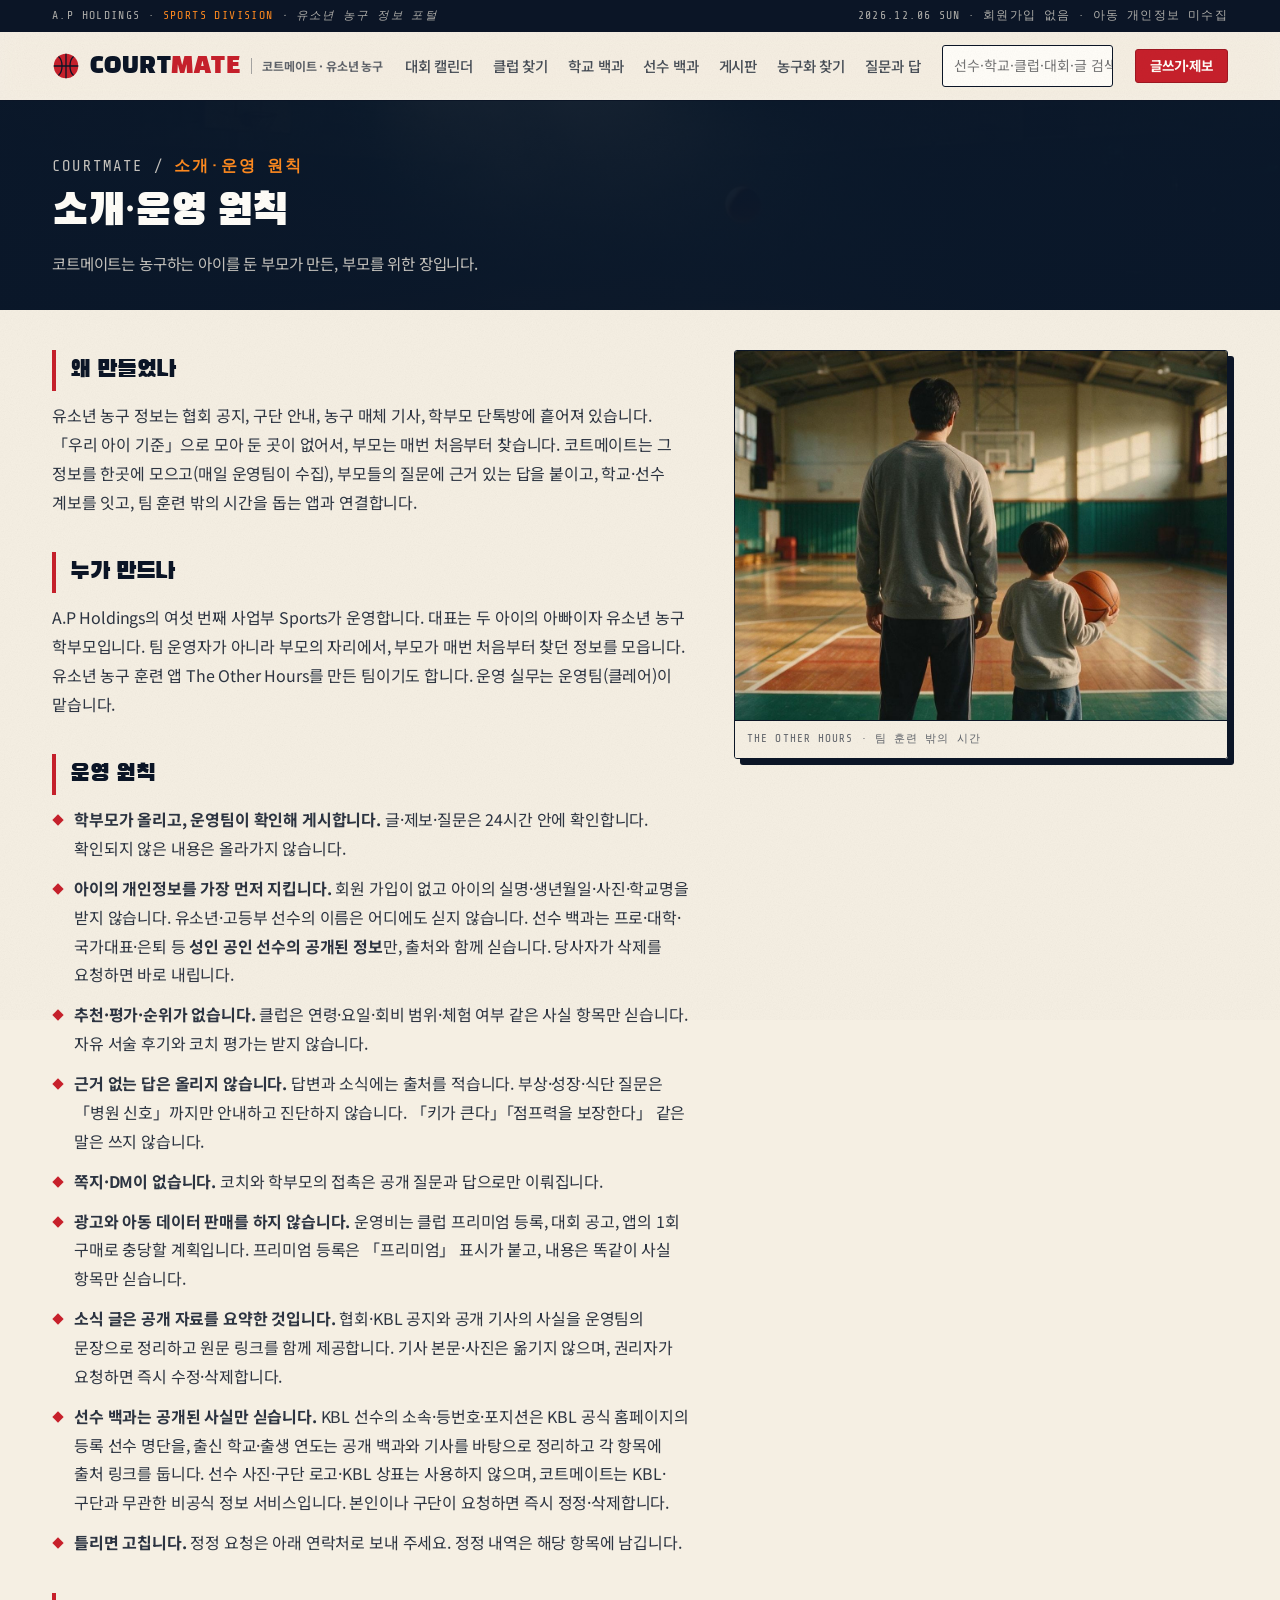
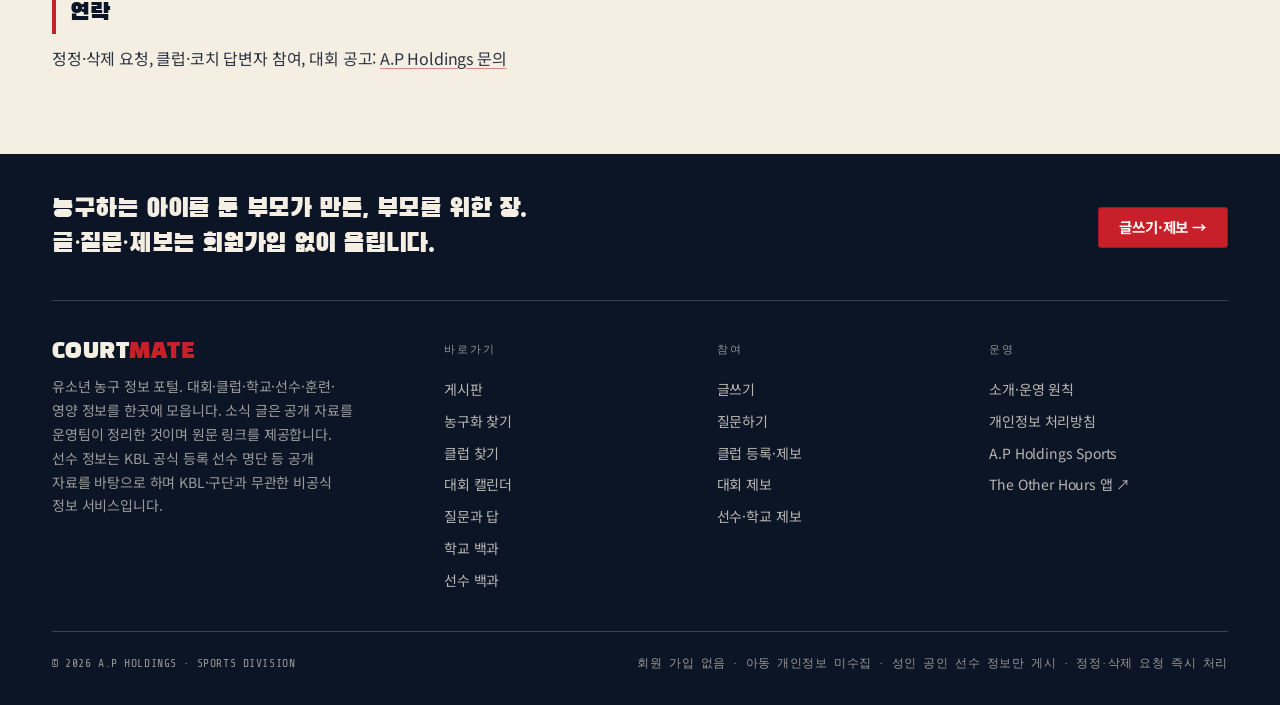
==== commit cc0da71a: "shoes: 농구화 찾기 — 사이즈별 모델 + 공식몰 가격 + 판매처 실시간 검색 링크 Co-Authored-By: Claude Opus 5.5 <noreply@anthropic." ====
--- a/about/index.html
+++ b/about/index.html
@@ -18,10 +18,10 @@
 <a class="skip" href="#main">본문으로 이동</a>
 <div class="topline"><div class="wrap"><span>A.P HOLDINGS · <b>SPORTS DIVISION</b><i> · 유소년 농구 정보 포털</i></span><span id="topdate">회원가입 없음 · 아동 개인정보 미수집</span></div></div>
 <header class="hdr">
-<div class="wrap hdr__in"><a class="brand" href="/" aria-label="코트메이트 홈"><svg viewBox="0 0 32 32" aria-hidden="true"><circle cx="16" cy="16" r="14" fill="#C7202B"/><path d="M2 16h28M16 2v28M7.4 5.2c5.4 4.6 5.4 17 0 21.6M24.6 5.2c-5.4 4.6-5.4 17 0 21.6" stroke="#0B1526" stroke-width="1.5" fill="none"/></svg><span class="brand__txt">COURT<i>MATE</i></span><span class="brand__kr">코트메이트 · 유소년 농구</span></a><nav class="nav" aria-label="주 메뉴"><a href="/events/">대회 캘린더</a><a href="/clubs/">클럽 찾기</a><a href="/schools/">학교 백과</a><a href="/players/">선수 백과</a><a href="/board/">게시판</a><a href="/qna/">질문과 답</a></nav>
+<div class="wrap hdr__in"><a class="brand" href="/" aria-label="코트메이트 홈"><svg viewBox="0 0 32 32" aria-hidden="true"><circle cx="16" cy="16" r="14" fill="#C7202B"/><path d="M2 16h28M16 2v28M7.4 5.2c5.4 4.6 5.4 17 0 21.6M24.6 5.2c-5.4 4.6-5.4 17 0 21.6" stroke="#0B1526" stroke-width="1.5" fill="none"/></svg><span class="brand__txt">COURT<i>MATE</i></span><span class="brand__kr">코트메이트 · 유소년 농구</span></a><nav class="nav" aria-label="주 메뉴"><a href="/events/">대회 캘린더</a><a href="/clubs/">클럽 찾기</a><a href="/schools/">학교 백과</a><a href="/players/">선수 백과</a><a href="/board/">게시판</a><a href="/shoes/">농구화 찾기</a><a href="/qna/">질문과 답</a></nav>
 <form class="sf srch" role="search"><input type="search" placeholder="선수·학교·클럽·대회·글 검색" aria-label="검색"><button type="submit" aria-label="검색">SEARCH</button></form>
 <a class="btn btn--flag btn--sm hdr__cta" href="/submit/">글쓰기·제보</a></div>
-<div class="mnav"><nav class="mnav__rail" aria-label="주 메뉴(모바일)"><a href="/events/">대회 캘린더</a><a href="/clubs/">클럽 찾기</a><a href="/schools/">학교 백과</a><a href="/players/">선수 백과</a><a href="/board/">게시판</a><a href="/qna/">질문과 답</a><a href="/about/" aria-current="page">소개</a><a class="cta" href="/submit/">글쓰기·제보</a></nav></div>
+<div class="mnav"><nav class="mnav__rail" aria-label="주 메뉴(모바일)"><a href="/events/">대회 캘린더</a><a href="/clubs/">클럽 찾기</a><a href="/schools/">학교 백과</a><a href="/players/">선수 백과</a><a href="/board/">게시판</a><a href="/shoes/">농구화 찾기</a><a href="/qna/">질문과 답</a><a href="/about/" aria-current="page">소개</a><a class="cta" href="/submit/">글쓰기·제보</a></nav></div>
 </header>
 <main id="main">
 
@@ -52,7 +52,7 @@
 <div class="ft-cta"><h3>농구하는 아이를 둔 부모가 만든, 부모를 위한 장.<br>글·질문·제보는 회원가입 없이 올립니다.</h3><a class="btn btn--flag" href="/submit/">글쓰기·제보 →</a></div>
 <div class="ft-grid">
 <div><b class="brand__txt">COURT<i>MATE</i></b><p>유소년 농구 정보 포털. 대회·클럽·학교·선수·훈련·영양 정보를 한곳에 모읍니다. 소식 글은 공개 자료를 운영팀이 정리한 것이며 원문 링크를 제공합니다. 선수 정보는 KBL 공식 등록 선수 명단 등 공개 자료를 바탕으로 하며 KBL·구단과 무관한 비공식 정보 서비스입니다.</p></div>
-<div><b>바로가기</b><a href="/board/">게시판</a><a href="/clubs/">클럽 찾기</a><a href="/events/">대회 캘린더</a><a href="/qna/">질문과 답</a><a href="/schools/">학교 백과</a><a href="/players/">선수 백과</a></div>
+<div><b>바로가기</b><a href="/board/">게시판</a><a href="/shoes/">농구화 찾기</a><a href="/clubs/">클럽 찾기</a><a href="/events/">대회 캘린더</a><a href="/qna/">질문과 답</a><a href="/schools/">학교 백과</a><a href="/players/">선수 백과</a></div>
 <div><b>참여</b><a href="/submit/?type=post">글쓰기</a><a href="/submit/?type=question">질문하기</a><a href="/submit/?type=club">클럽 등록·제보</a><a href="/submit/?type=event">대회 제보</a><a href="/submit/?type=player">선수·학교 제보</a></div>
 <div><b>운영</b><a href="/about/">소개·운영 원칙</a><a href="/privacy/">개인정보 처리방침</a><a href="https://www.apholdings.kr/ko/sports/">A.P Holdings Sports</a><a href="https://apps.apple.com/kr/app/id6803709958" target="_blank" rel="noopener noreferrer">The Other Hours 앱 ↗</a></div>
 </div>
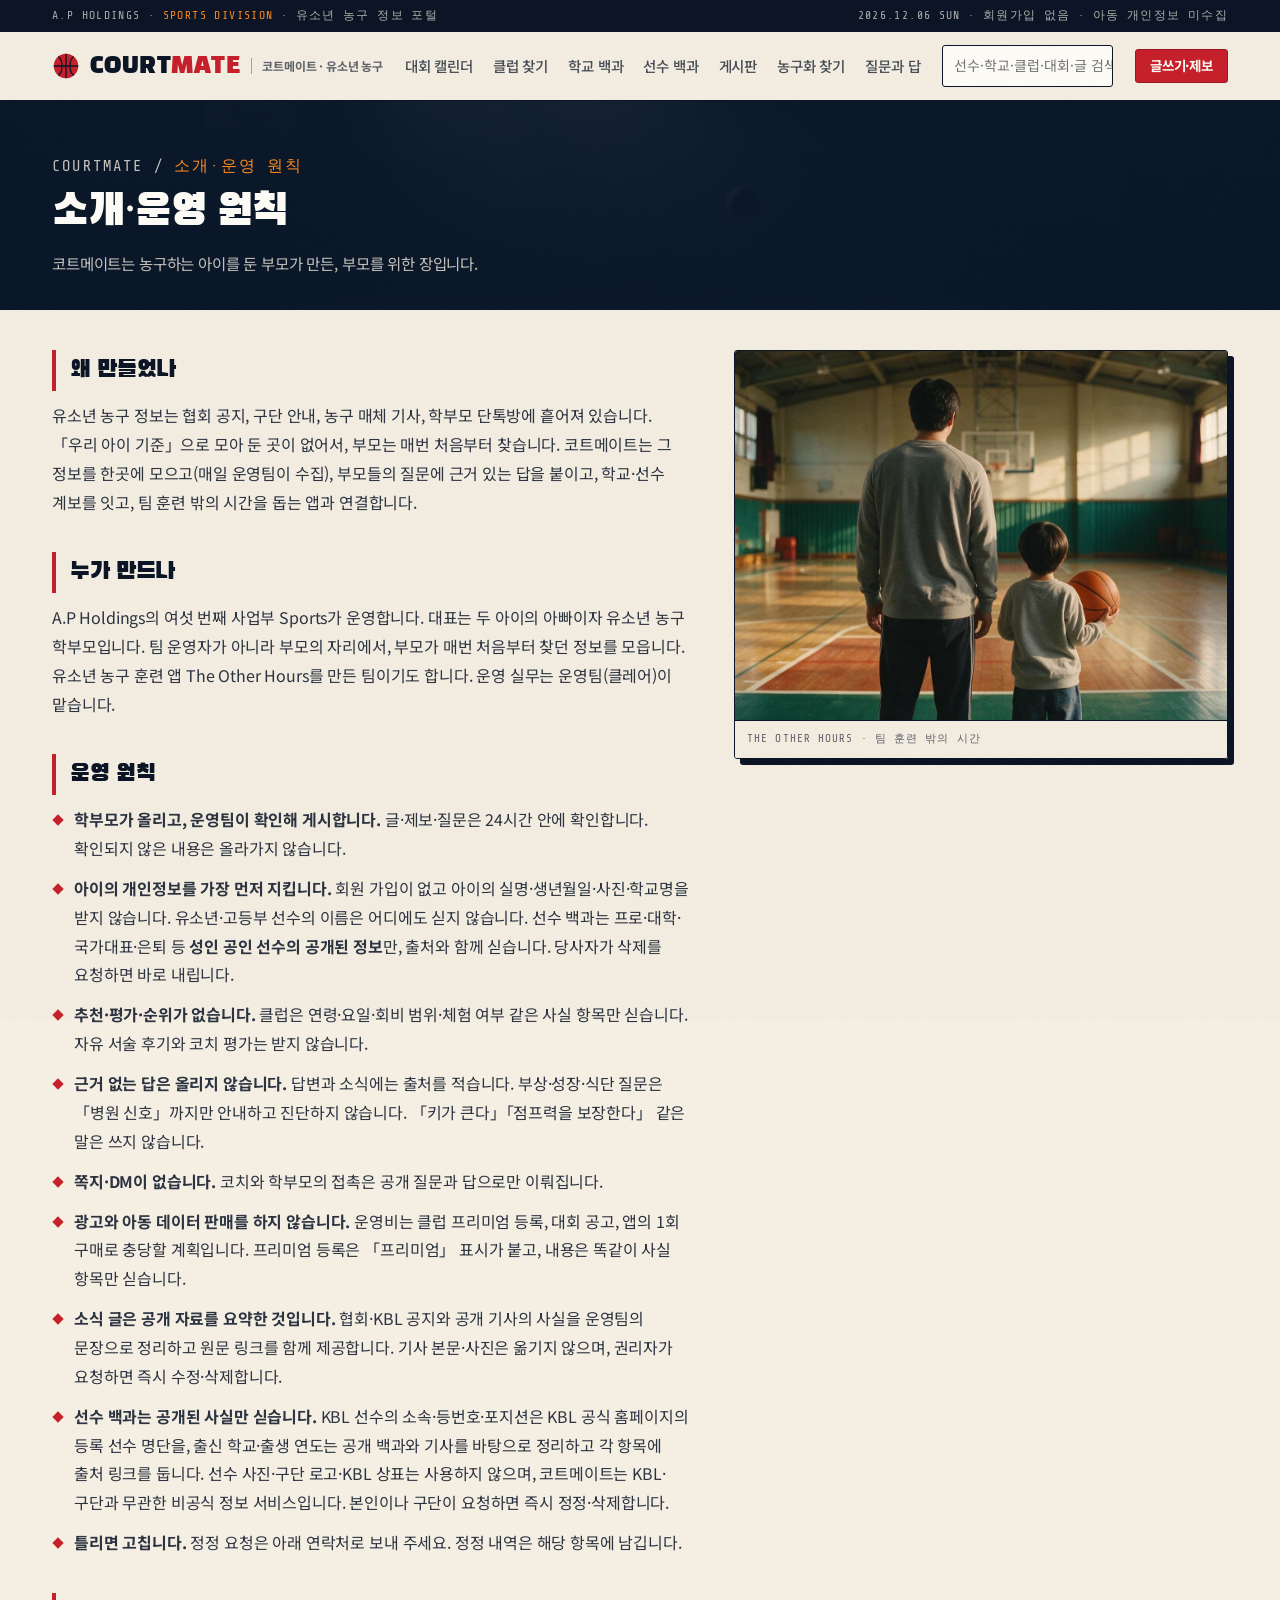
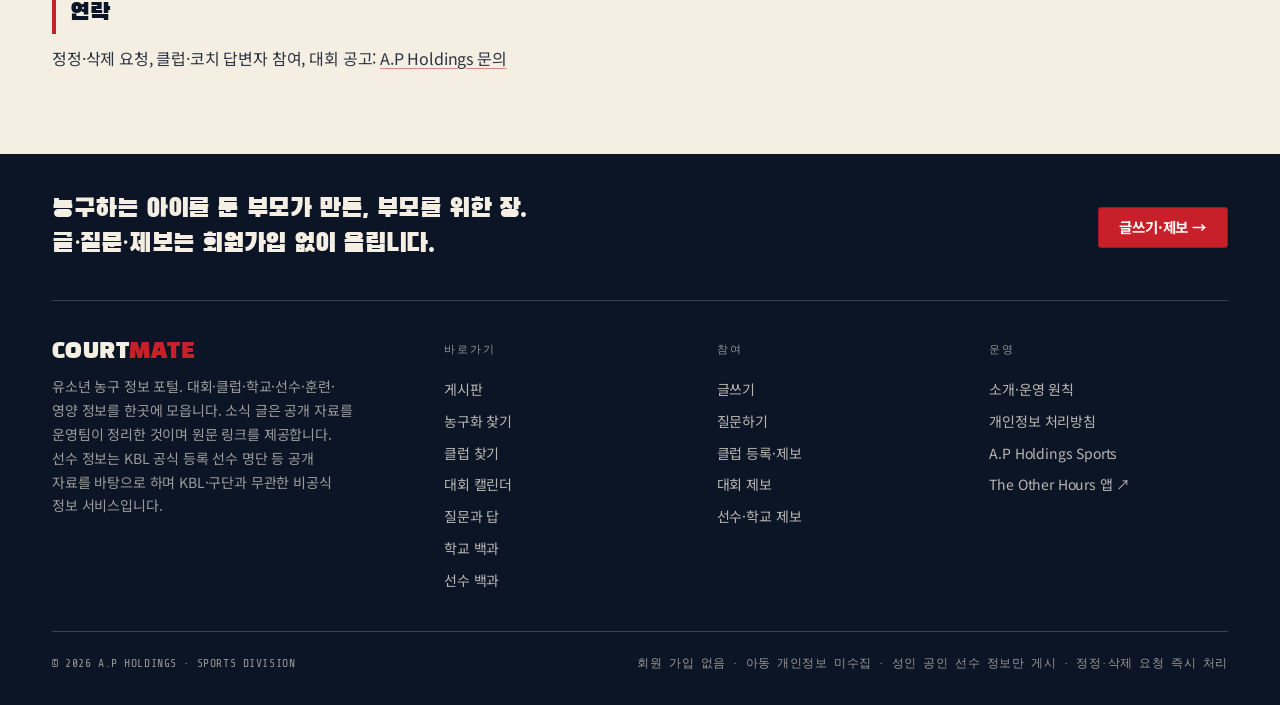
==== commit 7cbc975f: "style: 히어로 안내 4칸 제목을 본문 굵은체로, 가짜 굵게(font-synthesis) 끔 Co-Authored-By: Claude Opus 5.5 <noreply@anthr" ====
--- a/about/index.html
+++ b/about/index.html
@@ -11,7 +11,7 @@
 <link rel="icon" href="/assets/favicon.svg" type="image/svg+xml">
 <link rel="preconnect" href="https://fonts.googleapis.com"><link rel="preconnect" href="https://fonts.gstatic.com" crossorigin>
 <link href="https://fonts.googleapis.com/css2?family=Black+Han+Sans&family=Noto+Sans+KR:wght@400;500;700&family=Share+Tech+Mono&display=swap" rel="stylesheet">
-<link rel="stylesheet" href="/assets/cm.css?v=4">
+<link rel="stylesheet" href="/assets/cm.css?v=5">
 <script type="application/ld+json">{"@context":"https://schema.org","@type":"WebSite","name":"CourtMate 코트메이트","url":"https://sports.apholdings.kr/","inLanguage":"ko","potentialAction":{"@type":"SearchAction","target":"https://sports.apholdings.kr/search/?q={q}","query-input":"required name=q"},"publisher":{"@type":"Organization","name":"A.P Holdings","url":"https://www.apholdings.kr/"}}</script>
 </head>
 <body>
--- a/assets/cm.css
+++ b/assets/cm.css
@@ -20,7 +20,7 @@
 }
 *,*::before,*::after{box-sizing:border-box}
 html{-webkit-text-size-adjust:100%}
-body{margin:0;background:var(--paper);color:var(--ink);font-family:var(--f-body);font-size:16px;line-height:1.7;letter-spacing:-.01em;-webkit-font-smoothing:antialiased;overflow-x:hidden;word-break:keep-all}
+body{margin:0;font-synthesis:none;background:var(--paper);color:var(--ink);font-family:var(--f-body);font-size:16px;line-height:1.7;letter-spacing:-.01em;-webkit-font-smoothing:antialiased;overflow-x:hidden;word-break:keep-all}
 img{max-width:100%;display:block}
 a{color:inherit;text-decoration:none}
 button{font:inherit;color:inherit;background:none;border:0;cursor:pointer}
@@ -107,7 +107,7 @@
 .hero__facts{display:grid;grid-template-columns:repeat(4,minmax(0,1fr));border-top:1px solid var(--line-light);background:rgba(11,21,38,.46);backdrop-filter:blur(6px);margin:0 calc(var(--gutter)*-1)}
 .hero__facts div{padding:16px 20px;border-right:1px solid var(--line-light)}
 .hero__facts div:last-child{border-right:0}
-.hero__facts b{display:block;font-family:var(--f-display);font-size:15.5px;color:var(--paper);letter-spacing:-.01em;margin-bottom:3px}
+.hero__facts b{display:block;font-family:var(--f-body);font-weight:700;font-size:15px;color:var(--paper);letter-spacing:-.01em;margin-bottom:3px}
 .hero__facts span{font-size:12.5px;color:rgba(245,239,227,.62);line-height:1.5;display:block}
 .sbd{position:absolute;right:var(--gutter);top:56px;width:262px;z-index:3;background:linear-gradient(180deg,#0d1b2e,#081324);border:1.5px solid rgba(245,239,227,.28);border-radius:var(--r);box-shadow:0 22px 50px rgba(0,0,0,.5),inset 0 0 40px rgba(255,138,31,.06);padding:14px 16px 16px;display:none}
 @media(min-width:1180px){.sbd{display:block}}
